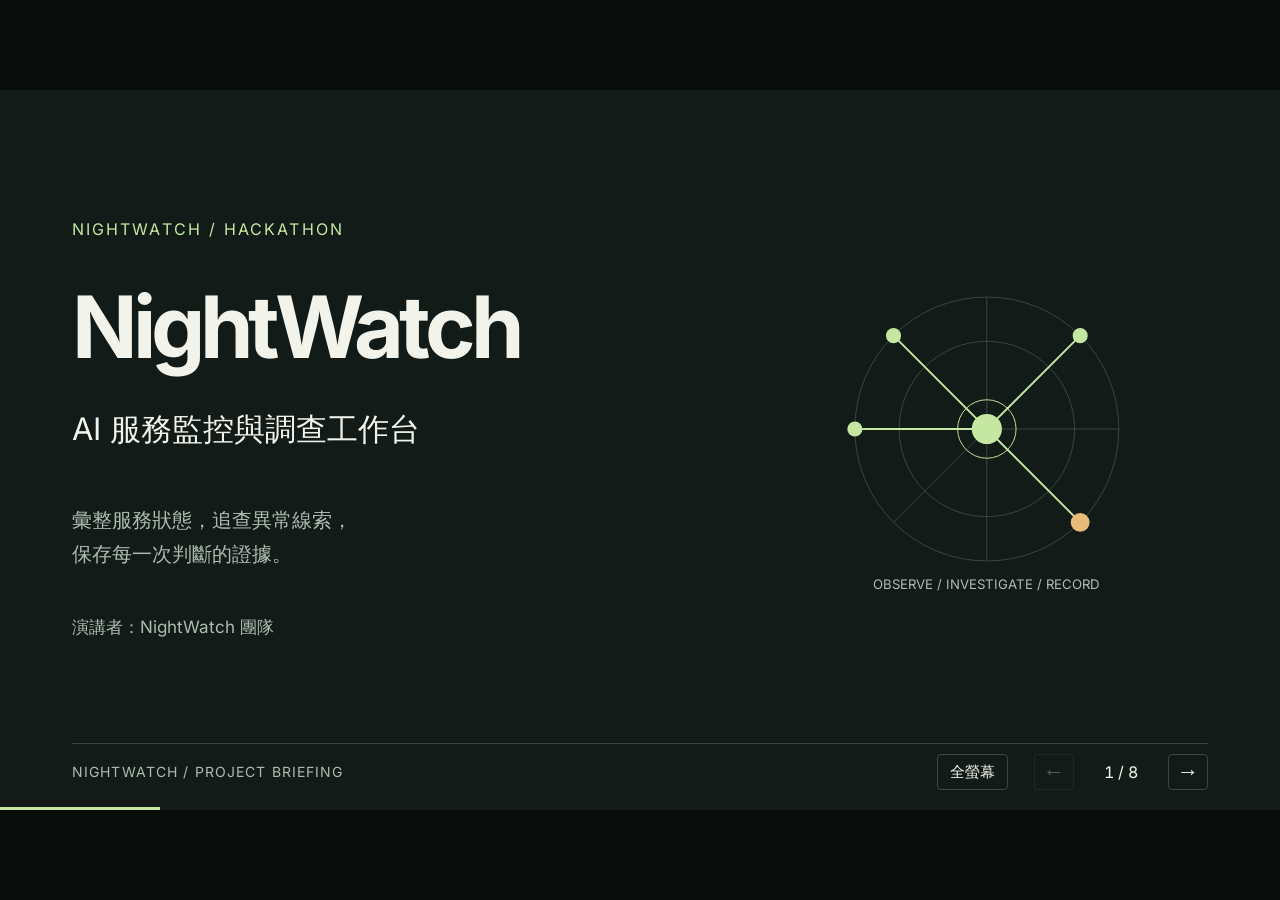
==== console/nightwatch-presentation.html @ 4b997d5b "docs(console): add NightWatch HTML presentation - Introduce NightWatch architecture, investigation t" ====
<!doctype html>
<html lang="zh-Hant">
<head>
<meta charset="utf-8">
<meta name="viewport" content="width=device-width,initial-scale=1">
<title>NightWatch｜AI 服務監控與調查工作台</title>
<style>
/* Google Fonts 的 Noto Sans TC：使用已安裝版本，離線時以系統中文字體替代。 */
@font-face{font-family:"Noto Sans TC";src:local("Noto Sans TC");font-display:swap}
:root{--primary:#c8ed91;--secondary:#a4b9d0;--background:#131a19;--text:#f3f4eb;--muted:#aebbb5;--line:#394540;--surface:#202b27}
*{box-sizing:border-box}
body{margin:0;background:#090d0b;color:var(--text);font-family:"Noto Sans TC","PingFang TC","Microsoft JhengHei",sans-serif}
button,a{-webkit-tap-highlight-color:transparent}
button{font:inherit;cursor:pointer}
button:focus-visible,a:focus-visible{outline:3px solid var(--primary);outline-offset:5px}
#viewport{position:relative;height:100vh;height:100dvh;overflow:hidden}
#deck{position:absolute;left:50%;top:50%;width:1280px;height:720px;transform:translate(-50%,-50%) scale(var(--scale,1));background:var(--background);overflow:hidden}
.slide{position:absolute;inset:0;padding:58px 72px 100px;opacity:0;visibility:hidden;transform:translateY(12px);transition:opacity .28s ease,transform .28s ease,visibility .28s;pointer-events:none}
.slide.active{opacity:1;visibility:visible;transform:none;pointer-events:auto}
.eyebrow{font-size:16px;letter-spacing:.13em;color:var(--primary);margin:0 0 25px}
h1,h2,h3,p{margin:0}
h1{font-size:78px;line-height:1.15;letter-spacing:-.045em;font-weight:700}
h2{font-size:48px;line-height:1.3;letter-spacing:-.03em;max-width:1050px}
h3{font-size:27px;line-height:1.4;font-weight:500}
p{font-size:23px;line-height:1.7;color:var(--muted)}
.lead{margin-top:22px;max-width:880px}
.accent{color:var(--primary)}
.cover{display:grid;grid-template-columns:1.25fr 1fr;align-items:center;gap:60px}
.cover .eyebrow{margin-bottom:35px}
.cover .lead{font-size:26px;margin:26px 0 48px}
.meta{font-size:17px;color:var(--muted)}
.year{font-size:142px;letter-spacing:-.07em;line-height:1;color:var(--primary);border-top:2px solid var(--primary);border-bottom:1px solid var(--line);padding:32px 0 44px}
.cover-note{font-size:18px;margin-top:22px;line-height:1.7}
.rows{margin-top:42px;border-top:1px solid var(--line)}
.row{display:grid;grid-template-columns:80px 1fr 160px;gap:20px;align-items:center;padding:19px 0;border-bottom:1px solid var(--line)}
.row .num{color:var(--primary);font-size:22px}
.row small{font-size:18px;color:var(--muted);text-align:right}
.split{display:grid;grid-template-columns:1fr 1fr;gap:64px;margin-top:44px;align-items:center}
.stat{font-size:164px;color:var(--primary);line-height:1;letter-spacing:-.07em}
.stat-label{margin-top:15px;font-size:22px;color:var(--text)}
.bar{height:10px;background:var(--line);margin:26px 0 18px}
.bar span{display:block;height:100%;width:88%;background:var(--primary)}
.panel{padding:32px;background:var(--surface);border-top:2px solid var(--secondary)}
.panel p{margin-top:16px;font-size:22px}
.source{position:absolute;left:72px;bottom:90px;max-width:1010px;font-size:14px;line-height:1.6;color:var(--muted)}
a{color:inherit;text-underline-offset:4px}
.compare{display:grid;grid-template-columns:1fr 1fr;gap:44px;margin-top:40px}
.compare article{border-top:2px solid var(--line);padding-top:25px}
.compare article:last-child{border-color:var(--primary)}
.compare p{margin-top:18px}
.tag{color:var(--primary);font-size:17px;margin-bottom:15px}
.takeaway{margin-top:32px;color:var(--text);border-left:3px solid var(--primary);padding-left:22px;font-size:24px}
.steps{display:grid;grid-template-columns:repeat(4,1fr);gap:24px;margin-top:50px}
.step{border-top:1px solid var(--primary);padding-top:20px}
.step b{display:block;font-size:18px;color:var(--primary);font-weight:400;margin-bottom:24px}
.step p{font-size:20px;margin-top:16px}
.matrix{margin-top:35px;display:grid;grid-template-columns:1fr 1fr;gap:24px 50px}
.metric{padding:20px 0;border-top:1px solid var(--line)}
.metric p{font-size:20px;margin-top:12px}
.timeline{display:grid;grid-template-columns:repeat(3,1fr);gap:40px;margin-top:45px}
.timeline article{border-top:2px solid var(--primary);padding-top:20px}
.timeline b{font-size:18px;font-weight:400;color:var(--primary)}
.timeline h3{margin:24px 0 16px}
.timeline p{font-size:21px}
.closing{font-size:57px;max-width:1000px;margin-top:22px;line-height:1.4}
.decision{display:grid;grid-template-columns:1fr 1fr;gap:48px;margin-top:40px;border-top:1px solid var(--line);padding-top:28px}
.decision p{font-size:21px;margin-top:12px}
footer{position:absolute;left:72px;right:72px;bottom:27px;height:40px;display:flex;align-items:center;justify-content:space-between;border-top:1px solid var(--line);padding-top:16px}
.brand{font-size:14px;letter-spacing:.08em;color:var(--muted)}
nav{display:flex;align-items:center;gap:16px}
nav button{width:40px;height:36px;background:transparent;border:1px solid var(--line);border-radius:4px;color:var(--text);font-size:22px}
nav button:hover:not(:disabled){background:var(--surface);border-color:var(--primary)}
nav button:disabled{opacity:.3;cursor:default}
#count{font-size:16px;min-width:62px;text-align:center;font-variant-numeric:tabular-nums}
#fullscreen{width:auto;font-size:15px;padding:0 12px;margin-right:10px}
#error{position:fixed;top:10px;left:10px;color:#fff;background:#8c342d;padding:10px;z-index:5;font-size:16px}
.progress{position:absolute;left:0;bottom:0;height:3px;background:var(--primary);width:12.5%;transition:width .28s ease}
@media(prefers-reduced-motion:reduce){.slide,.progress{transition:none;transform:none}}
@media print{@page{size:16in 9in;margin:0}body{background:var(--background);print-color-adjust:exact;-webkit-print-color-adjust:exact}#viewport{display:block;height:auto;overflow:visible}#deck{position:relative;left:auto;top:auto;transform:none;width:1280px;height:auto;overflow:visible}.slide{position:relative;opacity:1;visibility:visible;transform:none;width:1280px;height:720px;break-after:page}.slide:last-of-type{break-after:auto}footer,.progress,#error{display:none}}
@font-face{font-family:Inter;font-style:normal;font-weight:400;font-display:swap;src:url([data-uri]) format("truetype")}
@font-face{font-family:Inter;font-style:normal;font-weight:700;font-display:swap;src:url([data-uri]) format("truetype")}

body{font-family:Inter,"Noto Sans TC","PingFang TC","Microsoft JhengHei",sans-serif}
:root{--primary:#c5e7a2;--secondary:#b6c9df;--background:#131b18;--text:#f2f4eb;--muted:#acbcb0;--line:#3a4840;--surface:#202d25;--warning:#e8bc78}
h1{font-size:86px;letter-spacing:-.06em}
h2{font-size:44px}
.cover{grid-template-columns:1.4fr 1fr;gap:30px}
.cover .lead{font-size:31px;color:var(--text)}
.cover-note{font-size:20px}
.cover svg{width:100%;height:330px}
.subtle{color:var(--muted);font-size:18px}
.pain{display:grid;grid-template-columns:repeat(3,1fr);gap:38px;margin-top:44px}
.pain article{border-top:1px solid var(--line);padding-top:22px}
.pain b{font-weight:400;color:var(--warning);font-size:17px}
.pain h3{margin:20px 0 14px}
.pain p{font-size:22px}
.banner{font-size:25px;color:var(--primary);border-top:1px solid var(--line);margin-top:42px;padding-top:25px}
.architecture{width:100%;height:325px;margin-top:30px}
.architecture text,.workbench text{font-family:Inter,"PingFang TC","Microsoft JhengHei",sans-serif;fill:var(--text)}
.architecture .caption{fill:var(--muted);font-size:17px}
.architecture .node{fill:var(--surface);stroke:var(--line)}
.tool-layout{display:grid;grid-template-columns:1.12fr 1fr;gap:46px;margin-top:35px}
.tools{display:grid;grid-template-columns:1fr 1fr;gap:0 22px}
.tool{border-top:1px solid var(--line);padding:20px 0}
.tool code{color:var(--primary);font-size:18px}
.tool p{font-size:19px;margin-top:12px}
.report-paper{background:#dfe8d8;color:#1d3022;padding:28px 30px}
.report-paper h3{font-size:25px}
.report-paper p{font-size:20px;color:#405441;margin-top:15px}
.report-paper code{font-size:15px;color:#405441}
.report-paper hr{border:0;border-top:1px solid #aebda7;margin:20px 0}
.workbench{width:100%;height:345px;margin-top:30px}
.workbench g text{fill:inherit}
.archive{display:grid;grid-template-columns:1fr 1fr 1fr;gap:30px;margin-top:44px}
.archive article{border:1px solid var(--line);padding:28px;min-height:240px}
.archive span{font-size:14px;letter-spacing:.12em;color:var(--primary)}
.archive h3{margin:22px 0 15px}
.archive p{font-size:20px}
.demo{margin-top:35px;display:grid;grid-template-columns:repeat(3,1fr);gap:38px}
.demo article{border-top:2px solid var(--primary);padding-top:20px}
.demo b{font-size:16px;color:var(--primary);font-weight:400}
.demo h3{margin:18px 0 15px}
.demo p{font-size:21px}
.closing-line{font-size:28px;margin-top:32px;color:var(--primary)}
.source{font-size:13px;line-height:1.7}
nav button{font-family:Inter,"PingFang TC",sans-serif}
</style>
</head>
<body>
<!-- 假設：8 頁，受眾為 Hackathon 評審與技術團隊；演講者為 NightWatch 團隊。
內容依專案 README、BACKEND、console 與最新 investigation 介面文件整理。
本簡報為離線專案介紹，不連接服務、不觸發調查。圖像為架構與版面示意。
Google Fonts Inter 英數字型已內嵌，中文使用本機 Noto Sans TC 或系統字型。
-->
<div id="viewport"><main id="deck" aria-label="NightWatch 專案介紹，共八頁">
<section class="slide cover active" aria-labelledby="title1">
  <div><p class="eyebrow">NIGHTWATCH / HACKATHON</p><h1 id="title1">NightWatch</h1><p class="lead">AI 服務監控與調查工作台</p><p class="cover-note">彙整服務狀態，追查異常線索，<br>保存每一次判斷的證據。</p><p class="meta" style="margin-top:42px">演講者：NightWatch 團隊</p></div>
  <svg viewBox="0 0 400 350" role="img" aria-label="服務節點聚合成觀測網路的概念圖">
    <g fill="none" stroke="#3a4840"><circle cx="210" cy="175" r="140"/><circle cx="210" cy="175" r="93"/><path d="M70 175H350M210 35V315M111 76L309 274M309 76L111 274"/></g>
    <path d="M111 76L210 175L309 76M210 175L309 274M210 175L70 175" fill="none" stroke="#c5e7a2" stroke-width="2"/>
    <g fill="#c5e7a2"><circle cx="210" cy="175" r="16"/><circle cx="111" cy="76" r="8"/><circle cx="309" cy="76" r="8"/><circle cx="70" cy="175" r="8"/></g><circle cx="309" cy="274" r="10" fill="#e8bc78"/><circle cx="210" cy="175" r="31" fill="none" stroke="#c5e7a2"/>
    <text x="210" y="345" fill="#acbcb0" text-anchor="middle" font-size="14">OBSERVE / INVESTIGATE / RECORD</text>
  </svg>
</section>
<section class="slide" aria-labelledby="title2">
  <p class="eyebrow">OVERVIEW</p><h2 id="title2">從服務異常，到一份可追溯的調查</h2>
  <div class="rows">
    <div class="row"><span class="num">01</span><h3>問題：看見異常之後，還缺什麼？</h3><small>調查痛點</small></div>
    <div class="row"><span class="num">02</span><h3>架構：誰觀測、誰彙整、誰調查？</h3><small>系統分工</small></div>
    <div class="row"><span class="num">03</span><h3>工作台：把狀態與證據放在一起</h3><small>產品體驗</small></div>
    <div class="row"><span class="num">04</span><h3>展示：啟動調查、追蹤過程、查閱結果</h3><small>Demo 路徑</small></div>
  </div>
</section>
<section class="slide" aria-labelledby="title3">
  <p class="eyebrow">01 / THE PROBLEM</p><h2 id="title3">告警之後，仍要回答三個問題</h2>
  <div class="pain"><article><b>服務關聯</b><h3>哪裡出現異常？</h3><p>單一錯誤訊息之外，還需要看見相鄰服務與量測變化。</p></article><article><b>調查依據</b><h3>為什麼這樣判斷？</h3><p>結論需要對應查詢結果，讓人能回頭檢查證據。</p></article><article><b>後續交接</b><h3>已經查過什麼？</h3><p>保留工具活動與調查上下文，避免只剩一句結論。</p></article></div>
  <p class="banner">NightWatch 將觀測、調查與保存紀錄串成同一個工作流程。</p>
  <p class="source">問題定義依 BACKEND.md 的角色分工，以及 console/README.md 的調查工作台功能整理。</p>
</section>
<section class="slide" aria-labelledby="title4">
  <p class="eyebrow">02 / ARCHITECTURE</p><h2 id="title4">Monitor 觀測，Guard Room 彙整，Watcher 調查</h2>
  <svg class="architecture" viewBox="0 0 1136 325" role="img" aria-label="Shop 節點由 Monitor 觀測，資料集中到 Guard Room，Watcher 查詢證據；Console 顯示服務圖與調查活動。">
    <defs><marker id="arch-arrow" viewBox="0 0 10 10" refX="9" refY="5" markerWidth="7" markerHeight="7" orient="auto-start-reverse"><path d="M0 0L10 5L0 10" fill="none" stroke="#c5e7a2"/></marker></defs>
    <g class="node"><rect x="0" y="45" width="215" height="110"/><rect x="295" y="45" width="215" height="110"/><rect x="590" y="45" width="240" height="110"/><rect x="915" y="45" width="220" height="110"/><rect x="590" y="235" width="545" height="80"/></g>
    <g text-anchor="middle" font-size="25"><text x="107" y="90">Shop 節點</text><text x="402" y="90">Monitor</text><text x="710" y="90">Guard Room</text><text x="1025" y="90">Watcher</text><text x="862" y="269">Console 調查工作台</text></g>
    <g class="caption" text-anchor="middle"><text x="107" y="124">被觀測的服務</text><text x="402" y="124">蒐集日誌與狀態</text><text x="710" y="124">彙整服務圖與觀測</text><text x="1025" y="124">查詢證據、提交報告</text><text x="862" y="296">服務拓樸、調查活動與歷史紀錄</text></g>
    <g fill="none" stroke="#c5e7a2" stroke-width="2" marker-end="url(#arch-arrow)"><path d="M216 100H285"/><path d="M511 100H580"/><path d="M831 100H905"/><path d="M710 155V226"/><path d="M1025 155V226"/></g>
    <g class="caption" text-anchor="middle"><text x="710" y="199" dx="-75">服務觀測</text><text x="1025" y="199" dx="-74">調查活動</text></g>
  </svg>
  <p class="source">依 BACKEND.md 與 investigation 介面文件簡化；Watcher 透過工具讀取觀測，圖中箭頭表示資料流。自動處置屬專案方向，非本次已驗證能力。</p>
</section>
<section class="slide" aria-labelledby="title5">
  <p class="eyebrow">03 / INVESTIGATION</p><h2 id="title5">Watcher 用工具查證，再提交結構化報告</h2>
  <div class="tool-layout"><div class="tools"><article class="tool"><code>get_graph</code><p>取得服務觀測圖</p></article><article class="tool"><code>list_graph_snapshots</code><p>查閱過去快照</p></article><article class="tool"><code>get_node_detail</code><p>查看節點細節</p></article><article class="tool"><code>search_logs</code><p>搜尋應用日誌</p></article></div><article class="report-paper"><code>submit_report</code><h3 style="margin-top:15px">提交有證據引用的結論</h3><p>調查發現與假設<br>支持證據與反證<br>限制與下一步</p><hr><p>證據不足時，可明確回報<br><code>conclusion: inconclusive</code></p></article></div>
  <p class="source">依 control/AGENT-REPORT-API.md。此為 Live Guard Room 工具介面；帶 query selector 的來源只提供 get_graph 與 submit_report。本次未執行真實模型。</p>
</section>
<section class="slide" aria-labelledby="title6">
  <p class="eyebrow">04 / WORKSPACE</p><h2 id="title6">同一個畫面，看見狀態與調查進度</h2>
  <svg class="workbench" viewBox="0 0 1136 345" role="img" aria-label="工作台版面示意：左側服務拓樸與節點量測，右側調查事件、工具證據與 Agent 用量。示意無實際量測資料。">
    <rect x="1" y="1" width="1134" height="343" fill="#e9eee4" stroke="#3a4840"/>
    <rect x="1" y="1" width="1134" height="43" fill="#25392b"/><text x="22" y="29" font-size="18">NightWatch</text><text x="813" y="29" font-size="14">服務拓樸　／　調查歷史</text>
    <path d="M635 44V344" stroke="#afbeaa"/><g style="fill:#29402d"><text x="25" y="83" font-size="21">服務關聯圖</text><text x="660" y="83" font-size="21">調查活動</text></g>
    <g fill="none" stroke="#698061" stroke-width="2"><path d="M154 157H285M409 157H518M347 188V237"/></g>
    <g fill="#fff" stroke="#a6b69e"><rect x="45" y="125" width="110" height="62"/><rect x="285" y="125" width="124" height="62"/><rect x="518" y="125" width="86" height="62"/><rect x="285" y="237" width="124" height="58"/></g>
    <g text-anchor="middle" font-size="17" style="fill:#29402d"><text x="100" y="161">服務節點</text><text x="347" y="161">選取的節點</text><text x="561" y="161">服務節點</text><text x="347" y="272">相鄰資源</text></g>
    <g style="fill:#52664c" font-size="15"><text x="25" y="326">量測：請求量 / 錯誤率 / P95 / 飽和度 / alive</text><text x="661" y="128">Monitor 日誌</text><text x="661" y="154">事件時間、來源與節點定位</text><text x="661" y="199">Agent 工具活動</text><text x="661" y="225">查詢參數、取得的證據或失敗原因</text><text x="661" y="271">Agent 用量</text><text x="661" y="298">累計 token 與快取命中率</text></g>
    <g stroke="#bfccba"><path d="M660 170H1110M660 243H1110"/></g>
  </svg>
  <p class="source">版面示意，依 console/src/investigations.js 整理，非即時截圖。觀測健康與調查狀態各自更新；心跳不代表新量測，缺資料不填示意數值。</p>
</section>
<section class="slide" aria-labelledby="title7">
  <p class="eyebrow">05 / TRACEABILITY</p><h2 id="title7">一次調查，留下可重新查閱的完整紀錄</h2>
  <div class="archive"><article><span>REPORT</span><h3>報告</h3><p>摘要、調查發現與假設，連同限制和下一步保存。</p></article><article><span>EVIDENCE</span><h3>工具證據</h3><p>保存模型實際收到的觀測，透過證據 ID 追溯引用。</p></article><article><span>CONTEXT</span><h3>活動與上下文</h3><p>查閱工具事件、模型可見對話與累計使用量。</p></article></div>
  <p class="banner">最新後端介面提供整次調查 JSON 匯出；中斷紀錄標示完整度。</p>
  <p class="source">依 control/AGENT-REPORT-API.md：GET /api/investigations/{id}/export。新結構化報告的完整前端呈現仍待接線；匯出與真實模型整合本次未驗證。</p>
</section>
<section class="slide" aria-labelledby="title8">
  <p class="eyebrow">DEMO / NEXT STEP</p><h2 id="title8">Demo：從異常到可查核的調查結果</h2>
  <div class="demo"><article><b>01 / OBSERVE</b><h3>查看服務</h3><p>從拓樸選取異常節點，查看量測與 Monitor 日誌。</p></article><article><b>02 / INVESTIGATE</b><h3>追蹤調查</h3><p>按「開始調查」，觀察工具執行與證據回傳。</p></article><article><b>03 / REVIEW</b><h3>查閱紀錄</h3><p>到調查歷史打開報告，展開證據與保存上下文。</p></article></div>
  <p class="closing-line">NightWatch：讓異常的調查過程可見、可追溯。</p>
  <p class="source">展示腳本，需先確認真實後端可達。最新規格另有連續三張新異常快照觸發調查；本次未做端到端驗證。調查結束不代表服務恢復，自動修復不列為本次展示成果。</p>
</section>
<footer><span class="brand">NIGHTWATCH / PROJECT BRIEFING</span><nav aria-label="簡報導覽"><button id="fullscreen" type="button" aria-label="切換全螢幕">全螢幕</button><button id="prev" type="button" aria-label="上一頁">←</button><output id="count" aria-live="polite" aria-atomic="true">1 / 8</output><button id="next" type="button" aria-label="下一頁">→</button></nav></footer>
<div class="progress" aria-hidden="true"></div>
</main></div>
<p id="error" role="alert" hidden></p>
<noscript><p style="position:fixed;top:0;background:#8c342d;color:white;padding:12px">請啟用 JavaScript 以使用互動翻頁；列印可查看全部頁面。</p></noscript>
<!-- Embedded Inter font license
Copyright 2020 The Inter Project Authors (https://github.com/rsms/inter)

This Font Software is licensed under the SIL Open Font License, Version 1.1.
This license is copied below, and is also available with a FAQ at:
https://scripts.sil.org/OFL


—————————————————————————————-
SIL OPEN FONT LICENSE Version 1.1 - 26 February 2007
—————————————————————————————-

PREAMBLE
The goals of the Open Font License (OFL) are to stimulate worldwide
development of collaborative font projects, to support the font creation
efforts of academic and linguistic communities, and to provide a free and
open framework in which fonts may be shared and improved in partnership
with others.

The OFL allows the licensed fonts to be used, studied, modified and
redistributed freely as long as they are not sold by themselves. The
fonts, including any derivative works, can be bundled, embedded,
redistributed and/or sold with any software provided that any reserved
names are not used by derivative works. The fonts and derivatives,
however, cannot be released under any other type of license. The
requirement for fonts to remain under this license does not apply
to any document created using the fonts or their derivatives.

DEFINITIONS
"Font Software" refers to the set of files released by the Copyright
Holder(s) under this license and clearly marked as such. This may
include source files, build scripts and documentation.

"Reserved Font Name" refers to any names specified as such after the
copyright statement(s).

"Original Version" refers to the collection of Font Software components as
distributed by the Copyright Holder(s).

"Modified Version" refers to any derivative made by adding to, deleting,
or substituting — in part or in whole — any of the components of the
Original Version, by changing formats or by porting the Font Software to a
new environment.

"Author" refers to any designer, engineer, programmer, technical
writer or other person who contributed to the Font Software.

PERMISSION & CONDITIONS
Permission is hereby granted, free of charge, to any person obtaining
a copy of the Font Software, to use, study, copy, merge, embed, modify,
redistribute, and sell modified and unmodified copies of the Font
Software, subject to the following conditions:

1) Neither the Font Software nor any of its individual components,
in Original or Modified Versions, may be sold by itself.

2) Original or Modified Versions of the Font Software may be bundled,
redistributed and/or sold with any software, provided that each copy
contains the above copyright notice and this license. These can be
included either as stand-alone text files, human-readable headers or
in the appropriate machine-readable metadata fields within text or
binary files as long as those fields can be easily viewed by the user.

3) No Modified Version of the Font Software may use the Reserved Font
Name(s) unless explicit written permission is granted by the corresponding
Copyright Holder. This restriction only applies to the primary font name as
presented to the users.

4) The name(s) of the Copyright Holder(s) or the Author(s) of the Font
Software shall not be used to promote, endorse or advertise any
Modified Version, except to acknowledge the contribution(s) of the
Copyright Holder(s) and the Author(s) or with their explicit written
permission.

5) The Font Software, modified or unmodified, in part or in whole,
must be distributed entirely under this license, and must not be
distributed under any other license. The requirement for fonts to
remain under this license does not apply to any document created
using the Font Software.

TERMINATION
This license becomes null and void if any of the above conditions are
not met.

DISCLAIMER
THE FONT SOFTWARE IS PROVIDED "AS IS", WITHOUT WARRANTY OF ANY KIND,
EXPRESS OR IMPLIED, INCLUDING BUT NOT LIMITED TO ANY WARRANTIES OF
MERCHANTABILITY, FITNESS FOR A PARTICULAR PURPOSE AND NONINFRINGEMENT
OF COPYRIGHT, PATENT, TRADEMARK, OR OTHER RIGHT. IN NO EVENT SHALL THE
COPYRIGHT HOLDER BE LIABLE FOR ANY CLAIM, DAMAGES OR OTHER LIABILITY,
INCLUDING ANY GENERAL, SPECIAL, INDIRECT, INCIDENTAL, OR CONSEQUENTIAL
DAMAGES, WHETHER IN AN ACTION OF CONTRACT, TORT OR OTHERWISE, ARISING
FROM, OUT OF THE USE OR INABILITY TO USE THE FONT SOFTWARE OR FROM
OTHER DEALINGS IN THE FONT SOFTWARE.

-->
<script>
(() => {
  'use strict';
  const slides = [...document.querySelectorAll('.slide')];
  const deck = document.querySelector('#deck');
  const prev = document.querySelector('#prev');
  const next = document.querySelector('#next');
  const count = document.querySelector('#count');
  const fullscreen = document.querySelector('#fullscreen');
  let current = 0;
  function resize() {
    const viewport = document.querySelector('#viewport');
    deck.style.setProperty('--scale', Math.min(viewport.clientWidth / 1280, viewport.clientHeight / 720));
  }
  function show(index) {
    current = Math.max(0, Math.min(slides.length - 1, index));
    slides.forEach((slide, i) => {
      slide.classList.toggle('active', i === current);
      slide.setAttribute('aria-hidden', String(i !== current));
      slide.inert = i !== current;
    });
    prev.disabled = current === 0;
    next.disabled = current === slides.length - 1;
    count.textContent = `${current + 1} / ${slides.length}`;
    document.querySelector('.progress').style.width = `${(current + 1) / slides.length * 100}%`;
  }
  prev.addEventListener('click', () => show(current - 1));
  next.addEventListener('click', () => show(current + 1));
  document.addEventListener('keydown', event => {
    if (event.altKey || event.ctrlKey || event.metaKey || event.target.closest('input,textarea,select,[contenteditable="true"]')) return;
    if (event.key === 'ArrowRight') { event.preventDefault(); show(current + 1); }
    if (event.key === 'ArrowLeft') { event.preventDefault(); show(current - 1); }
    if (event.key === 'Home') { event.preventDefault(); show(0); }
    if (event.key === 'End') { event.preventDefault(); show(slides.length - 1); }
  });
  fullscreen.addEventListener('click', async () => {
    const error = document.querySelector('#error');
    error.hidden = true;
    try {
      if (document.fullscreenElement) await document.exitFullscreen();
      else if (document.documentElement.requestFullscreen) await document.documentElement.requestFullscreen();
      else throw new Error('此瀏覽器不支援頁面全螢幕，請使用瀏覽器的全螢幕功能。');
    } catch (reason) {
      error.textContent = `無法切換全螢幕：${reason.message}`;
      error.hidden = false;
    }
  });
  document.addEventListener('fullscreenchange', () => {
    fullscreen.textContent = document.fullscreenElement ? '退出全螢幕' : '全螢幕';
    resize();
  });
  window.addEventListener('resize', resize);
  resize();
  show(0);
})();
</script>
</body>
</html>
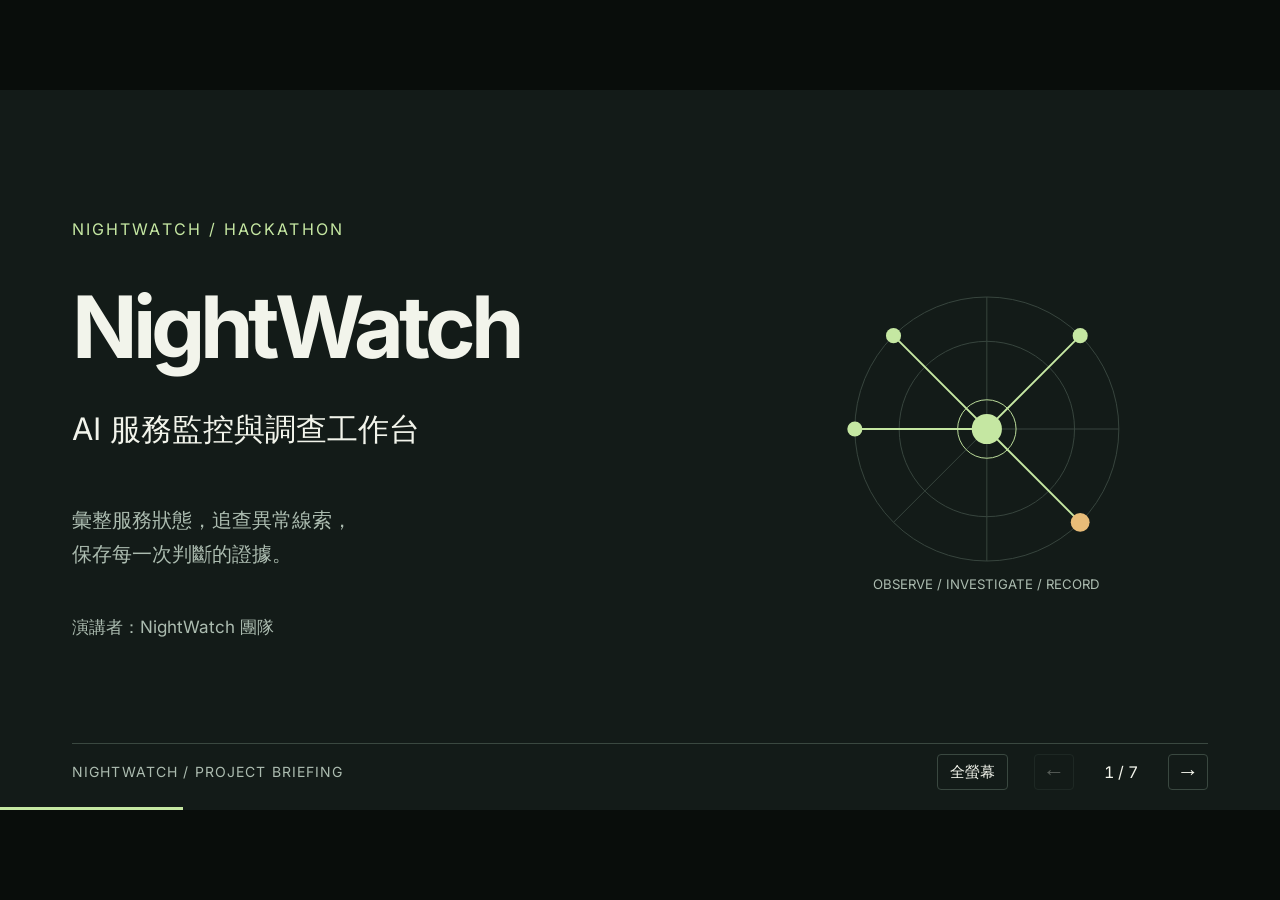
==== commit c5d441a9: "docs(console): present NightWatch with an interactive demo deck - Build a seven-slide presentation w" ====
--- a/console/nightwatch-presentation.html
+++ b/console/nightwatch-presentation.html
@@ -74,7 +74,7 @@
 #count{font-size:16px;min-width:62px;text-align:center;font-variant-numeric:tabular-nums}
 #fullscreen{width:auto;font-size:15px;padding:0 12px;margin-right:10px}
 #error{position:fixed;top:10px;left:10px;color:#fff;background:#8c342d;padding:10px;z-index:5;font-size:16px}
-.progress{position:absolute;left:0;bottom:0;height:3px;background:var(--primary);width:12.5%;transition:width .28s ease}
+.progress{position:absolute;left:0;bottom:0;height:3px;background:var(--primary);width:14.2857%;transition:width .28s ease}
 @media(prefers-reduced-motion:reduce){.slide,.progress{transition:none;transform:none}}
 @media print{@page{size:16in 9in;margin:0}body{background:var(--background);print-color-adjust:exact;-webkit-print-color-adjust:exact}#viewport{display:block;height:auto;overflow:visible}#deck{position:relative;left:auto;top:auto;transform:none;width:1280px;height:auto;overflow:visible}.slide{position:relative;opacity:1;visibility:visible;transform:none;width:1280px;height:720px;break-after:page}.slide:last-of-type{break-after:auto}footer,.progress,#error{display:none}}
 @font-face{font-family:Inter;font-style:normal;font-weight:400;font-display:swap;src:url([data-uri]) format("truetype")}
@@ -124,15 +124,73 @@
 .closing-line{font-size:28px;margin-top:32px;color:var(--primary)}
 .source{font-size:13px;line-height:1.7}
 nav button{font-family:Inter,"PingFang TC",sans-serif}
+
+.guardroom-layout{display:grid;grid-template-columns:624px 1fr;gap:42px;margin-top:26px;align-items:center}
+.guardroom-art{display:block;width:624px;height:416px;object-fit:contain}
+.guardroom-copy{display:grid;gap:24px}
+.guardroom-copy h3{font-size:26px;color:var(--primary);margin-bottom:6px}
+.guardroom-copy p{font-size:21px;line-height:1.6}
+.guardroom-note{font-size:13px;line-height:1.5;margin-top:8px;color:var(--muted)}
+
+.screenshot-slide{padding-top:40px}
+.screenshot-slide .eyebrow{font-size:14px;margin-bottom:12px}
+.screenshot-slide h2{font-size:40px}
+.demo-screen-layout{display:grid;grid-template-columns:870px 1fr;gap:32px;align-items:center;margin-top:22px}
+.demo-capture{width:870px;height:446px;overflow:hidden;background:#f6f7f4}
+.demo-capture img{display:block;width:870px;height:auto;transform:translateY(-84px)}
+.demo-screen-notes{display:grid;gap:30px}
+.demo-screen-notes h3{font-size:24px;color:var(--primary);margin-bottom:10px}
+.demo-screen-notes p{font-size:20px;line-height:1.65}
+.demo-caption{font-size:13px;line-height:1.5;margin-top:12px}
+.talk-bullets{margin:12px 0 0;padding-left:25px;color:var(--muted);font-size:22px;line-height:1.65}
+.talk-bullets li+li{margin-top:5px}
+.talk-bullets li::marker{color:var(--primary)}
+.talk-bullets strong{color:var(--text);font-weight:700}
+.guardroom-copy .talk-bullets{margin-top:6px;font-size:21px}
+.protocol-slide .architecture{height:245px;margin-top:18px}
+.protocol-bullets{margin-top:18px;font-size:23px;line-height:1.6}
+.protocol-bullets code{font-size:21px}
+.report-paper .talk-bullets{font-size:20px;color:#405441}
+.report-paper .talk-bullets li::marker{color:#405441}
+.demo-screen-notes .talk-bullets{margin-top:6px;font-size:20px}
+.timeline .talk-bullets{font-size:21px}
+.compare .talk-bullets{margin-top:18px}
+.interaction-slide{padding:28px 40px 78px}
+.interaction-heading{display:flex;align-items:baseline;justify-content:space-between;gap:20px}
+.interaction-heading h2{font-size:32px;line-height:1.3;letter-spacing:-.03em}
+.interaction-heading>span{font-size:12px;color:var(--muted);white-space:nowrap}
+.demo-tabs{display:flex;gap:24px;margin:15px 0 12px;border-bottom:1px solid var(--line)}
+.demo-tabs button{flex:1;text-align:left;padding:8px 0 12px;border:0;border-bottom:3px solid transparent;background:transparent;color:var(--muted);font-size:20px}
+.demo-tabs button span{font-size:14px;margin-right:10px}
+.demo-tabs button[aria-selected="true"]{color:var(--primary);border-bottom-color:var(--primary)}
+.demo-scenes{height:491px}
+.demo-scene{margin:0;height:100%;text-align:center}
+.demo-scene[hidden]{display:none}
+.demo-scene img{display:block;width:100%;height:463px;object-fit:contain}
+.demo-scene figcaption{margin-top:8px;color:var(--muted);font-size:15px;line-height:1.3}
+@media print{.demo-tabs{display:none}.interaction-slide .demo-scenes{height:535px;display:grid;grid-template-columns:1fr 1fr;gap:12px}.interaction-slide .demo-scene[hidden]{display:block}.interaction-slide .demo-scene{height:255px}.interaction-slide .demo-scene img{height:230px}.interaction-slide .demo-scene figcaption{font-size:12px}}
+.progress-dashboard-layout{display:grid;grid-template-columns:865px 1fr;gap:32px;align-items:center;margin-top:22px}
+.progress-dashboard-image{display:block;width:865px;height:auto}
+.progress-dashboard-notes{display:grid;gap:24px}
+.progress-dashboard-notes h3{font-size:24px;color:var(--primary)}
+.progress-dashboard-notes .talk-bullets{font-size:19px;padding-left:21px;margin-top:8px}
+.selling-points-columns{display:grid;grid-template-columns:repeat(3,1fr);gap:42px;margin-top:38px}
+.selling-points-columns article{border-top:1px solid var(--line);padding-top:20px}
+.selling-points-columns .tag{font-size:14px;margin-bottom:14px;letter-spacing:.08em}
+.selling-points-columns h3{font-size:27px;color:var(--primary)}
+.selling-points-columns .talk-bullets{font-size:21px;line-height:1.55;margin-top:22px}
+.selling-points-columns .talk-bullets li+li{margin-top:17px}
+.selling-points-columns code{font-size:20px}
+.selling-points-takeaway{border-top:1px solid var(--line);padding-top:20px;margin-top:28px;color:var(--primary);font-size:23px;line-height:1.5}
 </style>
 </head>
 <body>
-<!-- 假設：8 頁，受眾為 Hackathon 評審與技術團隊；演講者為 NightWatch 團隊。
+<!-- 共 7 頁；假設：，受眾為 Hackathon 評審與技術團隊；演講者為 NightWatch 團隊。
 內容依專案 README、BACKEND、console 與最新 investigation 介面文件整理。
-本簡報為離線專案介紹，不連接服務、不觸發調查。圖像為架構與版面示意。
+本簡報為離線專案介紹，不連接服務、不觸發調查。圖像包含概念示意與實際操作截圖。
 Google Fonts Inter 英數字型已內嵌，中文使用本機 Noto Sans TC 或系統字型。
 -->
-<div id="viewport"><main id="deck" aria-label="NightWatch 專案介紹，共八頁">
+<div id="viewport"><main id="deck" aria-label="NightWatch 專案介紹，共七頁">
 <section class="slide cover active" aria-labelledby="title1">
   <div><p class="eyebrow">NIGHTWATCH / HACKATHON</p><h1 id="title1">NightWatch</h1><p class="lead">AI 服務監控與調查工作台</p><p class="cover-note">彙整服務狀態，追查異常線索，<br>保存每一次判斷的證據。</p><p class="meta" style="margin-top:42px">演講者：NightWatch 團隊</p></div>
   <svg viewBox="0 0 400 350" role="img" aria-label="服務節點聚合成觀測網路的概念圖">
@@ -142,14 +200,18 @@
     <text x="210" y="345" fill="#acbcb0" text-anchor="middle" font-size="14">OBSERVE / INVESTIGATE / RECORD</text>
   </svg>
 </section>
-<section class="slide" aria-labelledby="title2">
-  <p class="eyebrow">OVERVIEW</p><h2 id="title2">從服務異常，到一份可追溯的調查</h2>
-  <div class="rows">
-    <div class="row"><span class="num">01</span><h3>問題：看見異常之後，還缺什麼？</h3><small>調查痛點</small></div>
-    <div class="row"><span class="num">02</span><h3>架構：誰觀測、誰彙整、誰調查？</h3><small>系統分工</small></div>
-    <div class="row"><span class="num">03</span><h3>工作台：把狀態與證據放在一起</h3><small>產品體驗</small></div>
-    <div class="row"><span class="num">04</span><h3>展示：啟動調查、追蹤過程、查閱結果</h3><small>Demo 路徑</small></div>
+<section class="slide guardroom" aria-labelledby="title2">
+  <p class="eyebrow">THE GUARD ROOM</p><h2 id="title2">Guard Room：Watcher 的監控室</h2>
+  <div class="guardroom-layout">
+    <img class="guardroom-art" src="[data-uri]